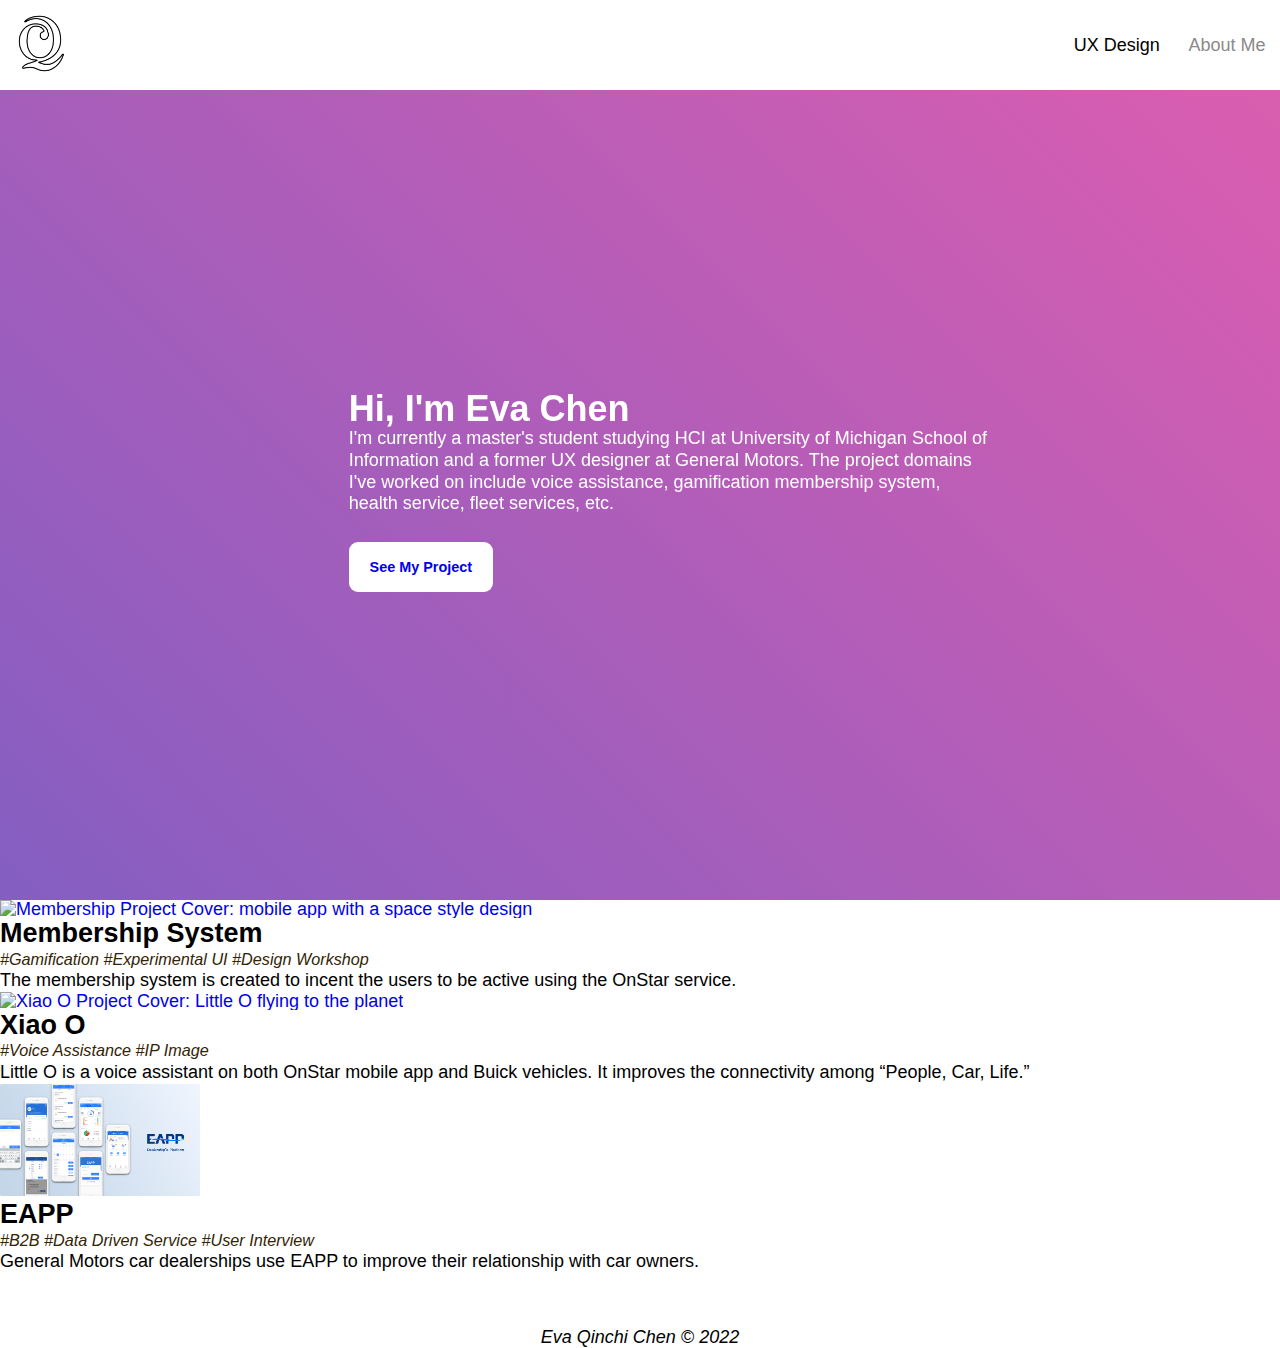
==== index.html @ cbc0098f "Add files via upload" ====
<!DOCTYPE html>
<html lang="en">
<!-- All of the meta data for the page belongs in the header tag -->
<head>
	<meta charset="UTF-8">
	<meta name="viewport" content="width=device-width, initial-scale=1.0">
	<!-- Link to the favicon image -->
	<link rel="icon" href="images/monogram.png">
	<!-- Link to the reset file -->
	<link rel="stylesheet" href="css/html5reset.css">
	<!-- Link to the stylesheet -->
	<link rel="stylesheet" href="css/style.css">
	<!-- Global site tag (gtag.js) - Google Analytics -->
	<script async src="https://www.googletagmanager.com/gtag/js?id=G-7W05M0JV0N"></script>
	<script>
  	window.dataLayer = window.dataLayer || [];
 	function gtag(){dataLayer.push(arguments);}
  	gtag('js', new Date());
  	gtag('config', 'G-7W05M0JV0N');
	</script>
	<title>Eva Qinchi Chen</title>
</head>
<!-- All of the visible code in the page belongs in the body tag -->
<body>
	<!-- Header is a sematic tag page that aids readability -->
	<header>
		<a href="index.html"><img src="images/logo.png" alt="Eva's logo: QC monogram" ></a>
		<!-- Nav is a sematic tag page that aids accessibility -->
		<nav>
			<ul class="nav_links">
				<li class="active"><a href = "#project" >UX Design</a></li>
				<li><a href = "about.html">About Me</a></li>
			</ul>
		</nav>
	</header>

	<!-- Every page should have a main tag for accessibility -->
	<main>
		<div class="intro">
			<!-- The h1 is a semantic tag that aids accessibility -->
			<div class="introtext">
				<h1>Hi, I'm Eva Chen</h1>
				<p>I'm currently a master's student studying HCI at University of Michigan
					School of Information and a former UX designer at General Motors.
					The project domains I've worked on include voice assistance,
					gamification membership system, health service, fleet services, etc.</p>
				<div class="skip-button"><a href="#project">See My Project</a></div>
			</div>
		</div>

		<div id="project">
			<a href = "membership.html"><img src = "images/membership/cover.png" alt="Membership Project Cover: mobile app with a space style design" width="200"/></a>
			<h2>Membership System</h2>
			<p class="keywords">#Gamification #Experimental UI #Design Workshop</p>
			<p>The membership system is created to incent the users to be active using the OnStar service.</p>

			<a href = "xiao_o.html"><img src = "images/xiao_o/cover.png" alt="Xiao O Project Cover: Little O flying to the planet" width="200"/></a>
			<h2>Xiao O</h2>
			<p class="keywords">#Voice Assistance #IP Image </p>
			<p>Little O is a voice assistant on both OnStar mobile app and Buick vehicles. It improves the connectivity among “People, Car, Life.”</p>

			<a href = "eapp.html"><img src = "images/eapp/cover.png" alt="EAPP Project Cover: Showcase of UI design of EAPP" width="200"/></a>
			<h2>EAPP</h2>
			<p class="keywords">#B2B #Data Driven Service #User Interview </p>
			<p>General Motors car dealerships use EAPP to improve their relationship with car owners. </p>
		</div>
	</main>

	<!-- Footer is a sematic tag page that aids readability -->
	<footer>
		<p>Eva Qinchi Chen &copy; 2022</p>
	</footer>
</body>
</html>
---- css/style.css ----
/*==================================================================*/
/*                           Sementic Tags                          */
/*==================================================================*/

/*Add padding and margin to space out the page.
Make the font larger too.*/
html{
	font-size: 14px;
	font-family: Helvetica, sans-serif;
}
body{
	padding: 0;
	margin: 0;
	border: none;
}

header{
	padding-top: 0;
}

footer p{
	padding-top: 3rem;
	text-align: center;
	font-style: italic;
}

main{
	width: 100%;
}

nav{
	margin: 0;
	padding: 0;
}

/*==================================================================*/
/*                            Text styles                           */
/*==================================================================*/
a {
	text-decoration: none;
}

/*Make the h1 heading bigger with a bold font*/
h1{
	font-size: 2rem;
	line-height: 2.2rem;
	font-weight: bold;
}

/*Make the h2 heading match h1*/
h2{
	font-size: 1.5rem;
	line-height: 1.7rem;
	font-weight: bold;
}
p {
	font-size:1rem;
	line-height: 1.2rem;
}


/*==================================================================*/
/*                    Top navigation bar                            */
/*==================================================================*/
header{
    display: flex;
    flex-direction: column;
    align-items: center;
	background-color: #FFFFFF;
	height: 20vh;
}
.nav_links a{
	color:#8a8a8a;
	margin: 0.8em;
	line-height: 1.8rem;
}
.nav_links a:hover{
	font-weight: bold;
}
.active a{
	color:#000000;
}
header img{
	width: 6vh;
	margin: 0.8em;
}
.nav_links{
	display: flex;
	flex-direction: column;
	align-items: center;
}

/*==================================================================*/
/*                    bottom navigation bar                         */
/*==================================================================*/
footer nav ul{
	padding-top: 3rem;
	display: flex;
	flex-direction: column;
	align-items: center;
}

footer nav ul li a{
	color:#8a8a8a;
	line-height: 1.5rem;
}

footer nav ul li a:hover{
	text-decoration: underline;
}

.bottom_active a{
	color:#000000;
}

/*==================================================================*/
/*                    homepage intro part.                          */
/*==================================================================*/
@keyframes bg-animation{
	0% {background-position: left;}
	100% {background-position: right;}
}
.intro{
	height: 80vh;
	background-image: linear-gradient(
		45deg,
		#845ec2,
		#d65db1,
		#ff6f91,
		#ff9671 );
	background-size: 400%;
	animation: bg-animation 15s infinite alternate;
}
.introtext{
	padding: 1.6rem;
	border-radius: 1em;
	position:absolute;
	left:25%;
	top:40%;
	height: 30vh;
	width: 50vw;
	color:#FFFFFF
}

.skip-button{
	background-color: #FFFFFF;
	width: 8rem;
	height: 1.8rem;
	border-radius: 0.5rem;
	text-align: center;
	font-size: 0.8rem;
	font-weight: bold;
	position:relative;
	margin-top: 1.5rem;
	padding-top: 1rem;
}


.keywords{
	color: #332404;
	font-style: italic;
	font-size: 0.9em;
}

/*==================================================================*/
/*                    homepage project list.                        */
/*==================================================================*/


/*==================================================================*/
/*                        download button                           */
/*==================================================================*/
.button {
	position: absolute;
	top: 0;
	bottom: 0;
	left: 0;
	right: 0;
	display: block;
	overflow: hidden;
	margin: auto;
	border-radius: 5px;
	box-shadow: 0 0 20px 0 rgba(0, 0, 0, 0.3);
	width: 300px;
	height: 100px;
	line-height: 100px;
	background-color: #34B3A0;
	color: #ffffff;
  }

  .button span,
  .button .icon {
	position: absolute;
	display: block;
	height: 100%;
	text-align: center;
  }

  .button span {
	width: 72%;
	left: 0px;
	line-height: inherit;
	font-size: 22px;
  }

  .button .icon {
	right: 0;
	width: 28%;
  }

  .button .icon .fa {
	font-size: 30px;
	vertical-align: middle;
  }

  .button span,
  .button div,
  .button i {
	transition: all 1.2s ease-out 0.2s;
  }

  .icon {
	width: 200px;
	background-color: #1A7B72;
  }

  .button:hover span {
	left: -72%;
  }

  .button:hover .icon {
	width: 100%;
  }

  .button:hover .icon .fa {
	font-size: 45px;
  }

/*==================================================================*/
/*                  @media   screens                                */
/*==================================================================*/

/* web screen, tablet landscape */
@media screen and (min-width: 768px){
    html{
		font-size: 18px;
	}
	/* top navigation */
	header{
        flex-direction: row;
        justify-content: space-between;
        position: sticky;
        top:0;
        width: 100%;
		height: 10vh;
    }
    .nav_links{
        display: flex;
		flex-direction: row;
        justify-content: space-between;
    }
	/* bottom navigation */
	footer nav ul{
		flex-direction: row;
		justify-content: space-around;
	}
	footer nav ul li::before{
		content:"👍 ";
	}

	/* homepage intro */
	.intro{
		height: 90vh;
	}
  }

/* reduce motion */
@media screen and (prefers-reduced-motion: reduce){
	html{
	  animation: none;
	}
  }
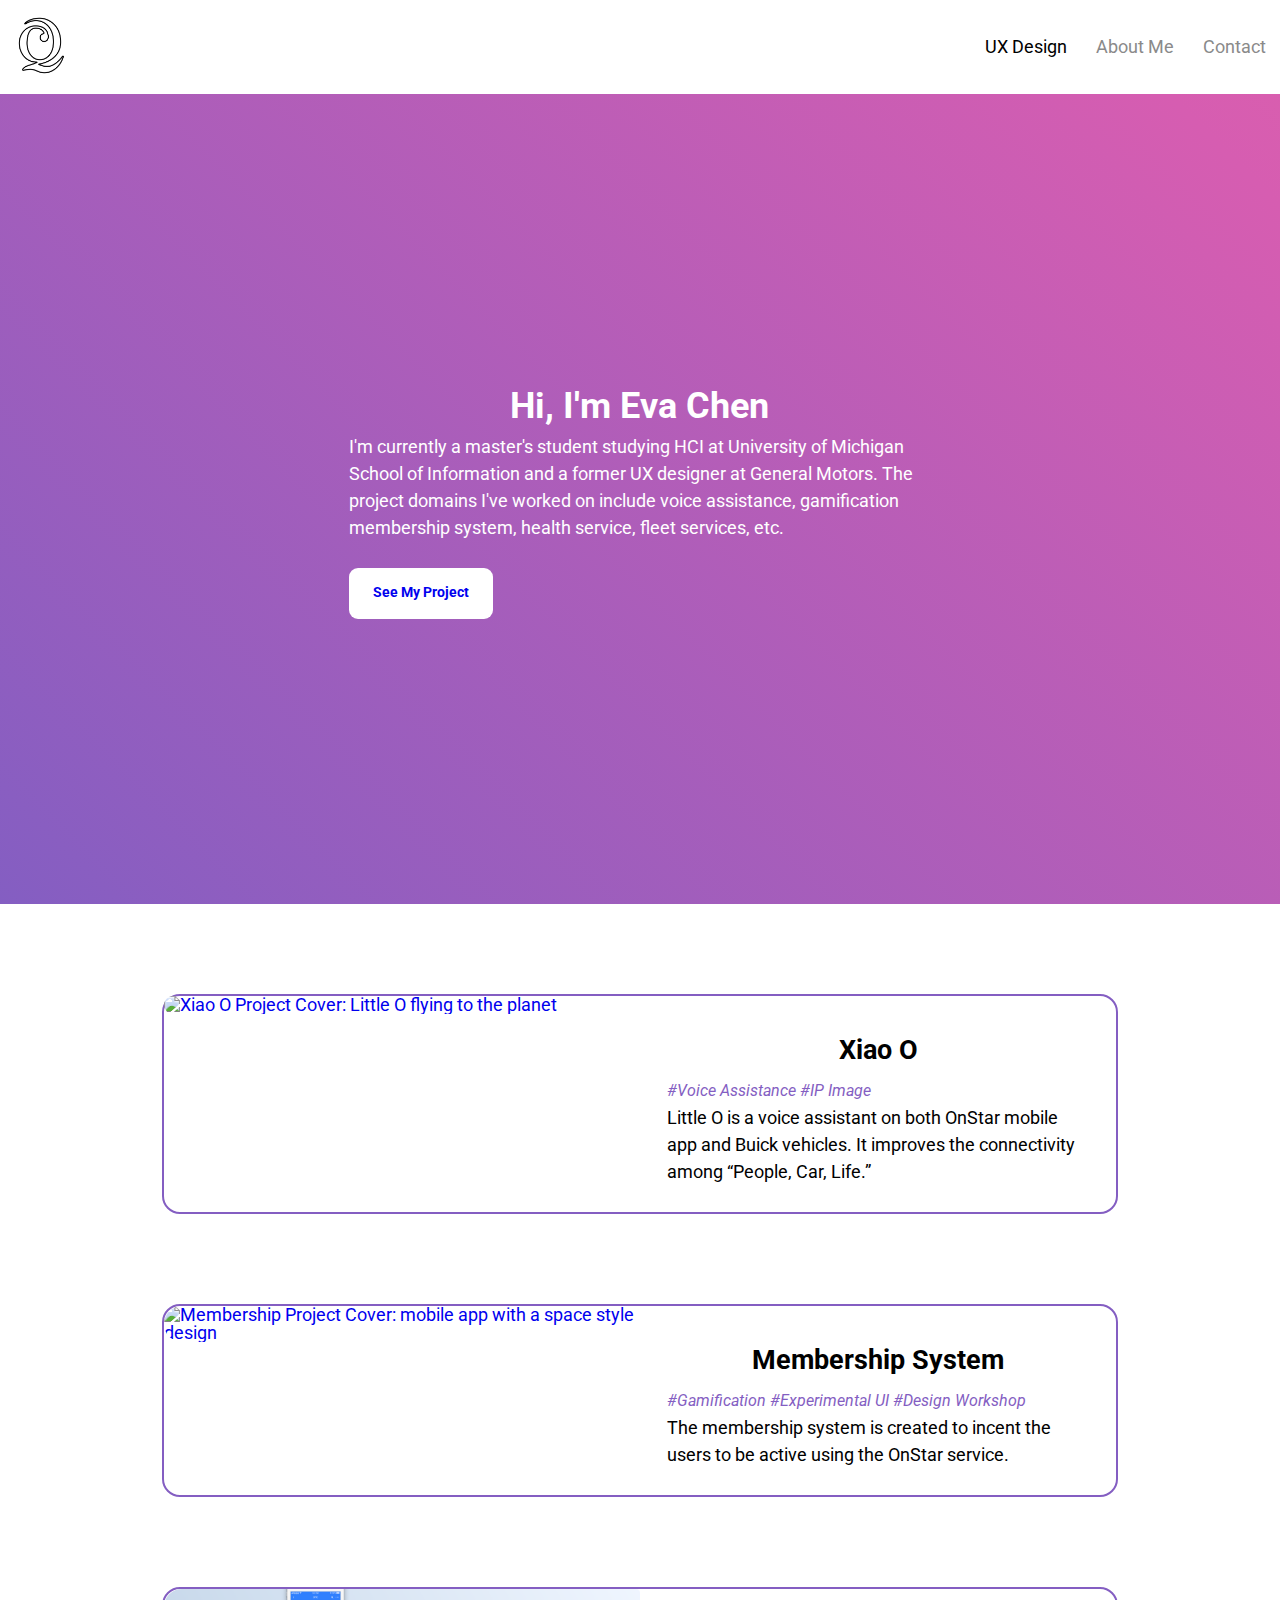
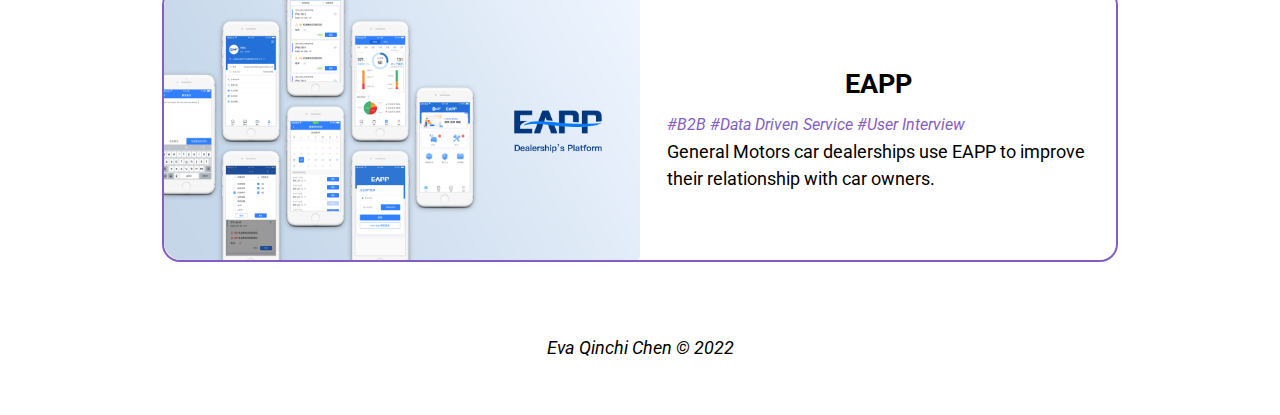
==== commit aa5a1727: "Add files via upload" ====
--- a/index.html
+++ b/index.html
@@ -18,26 +18,31 @@
   	gtag('js', new Date());
   	gtag('config', 'G-7W05M0JV0N');
 	</script>
+	<!-- Google Fonts -->
+	<link rel="preconnect" href="https://fonts.googleapis.com">
+	<link rel="preconnect" href="https://fonts.gstatic.com" crossorigin>
+	<link href="https://fonts.googleapis.com/css2?family=Roboto:ital,wght@0,100;0,400;0,900;1,100;1,400&display=swap" rel="stylesheet">
+	<!-- fontawesome icons -->
+    <script src="https://kit.fontawesome.com/6d6b74b379.js" crossorigin="anonymous"></script>
 	<title>Eva Qinchi Chen</title>
 </head>
 <!-- All of the visible code in the page belongs in the body tag -->
 <body>
 	<!-- Header is a sematic tag page that aids readability -->
 	<header>
-		<a href="index.html"><img src="images/logo.png" alt="Eva's logo: QC monogram" ></a>
+		<a href="index.html"><img src="images/logo.png" alt="Eva's logo: QC monogram" id="logo"></a>
 		<!-- Nav is a sematic tag page that aids accessibility -->
 		<nav>
 			<ul class="nav_links">
 				<li class="active"><a href = "#project" >UX Design</a></li>
 				<li><a href = "about.html">About Me</a></li>
+				<li><a href = "contact.html">Contact</a></li>
 			</ul>
 		</nav>
 	</header>
 
-	<!-- Every page should have a main tag for accessibility -->
 	<main>
 		<div class="intro">
-			<!-- The h1 is a semantic tag that aids accessibility -->
 			<div class="introtext">
 				<h1>Hi, I'm Eva Chen</h1>
 				<p>I'm currently a master's student studying HCI at University of Michigan
@@ -49,20 +54,50 @@
 		</div>
 
 		<div id="project">
-			<a href = "membership.html"><img src = "images/membership/cover.png" alt="Membership Project Cover: mobile app with a space style design" width="200"/></a>
-			<h2>Membership System</h2>
-			<p class="keywords">#Gamification #Experimental UI #Design Workshop</p>
-			<p>The membership system is created to incent the users to be active using the OnStar service.</p>
 
-			<a href = "xiao_o.html"><img src = "images/xiao_o/cover.png" alt="Xiao O Project Cover: Little O flying to the planet" width="200"/></a>
-			<h2>Xiao O</h2>
-			<p class="keywords">#Voice Assistance #IP Image </p>
-			<p>Little O is a voice assistant on both OnStar mobile app and Buick vehicles. It improves the connectivity among “People, Car, Life.”</p>
+			<div class="one_project">
+				<div class="project_image">
+					<a href = "xiao_o.html">
+						<img src = "images/xiao_o/cover.png" alt="Xiao O Project Cover: Little O flying to the planet" />
+					</a>
+				</div>
+				<div class="project_text">
+					<h2>Xiao O</h2>
+					<p class="keywords">#Voice Assistance #IP Image </p>
+					<p>Little O is a voice assistant on both OnStar mobile app and Buick vehicles. It improves the connectivity among “People, Car, Life.”</p>
+				</div>
+			</div>
 
-			<a href = "eapp.html"><img src = "images/eapp/cover.png" alt="EAPP Project Cover: Showcase of UI design of EAPP" width="200"/></a>
-			<h2>EAPP</h2>
-			<p class="keywords">#B2B #Data Driven Service #User Interview </p>
-			<p>General Motors car dealerships use EAPP to improve their relationship with car owners. </p>
+			<div class="one_project">
+				<div class="project_image">
+					<a href = "membership.html">
+						<img src = "images/membership/cover.png" alt="Membership Project Cover: mobile app with a space style design"/>
+					</a>
+				</div>
+				<div class="project_text">
+					<h2>Membership System</h2>
+					<p class="keywords">#Gamification #Experimental UI #Design Workshop</p>
+					<p>The membership system is created to incent the users to be active using the OnStar service.</p>
+				</div>
+			</div>
+
+
+			
+
+
+			<div class="one_project">
+				<div class="project_image">
+					<a href = "eapp.html">
+						<img src = "images/eapp/cover.png" alt="EAPP Project Cover: Showcase of UI design of EAPP"/>
+					</a>
+				</div>
+				<div class="project_text">
+					<h2>EAPP</h2>
+					<p class="keywords">#B2B #Data Driven Service #User Interview </p>
+					<p>General Motors car dealerships use EAPP to improve their relationship with car owners. </p>
+				</div>
+			</div>
+
 		</div>
 	</main>
 
--- a/css/style.css
+++ b/css/style.css
@@ -5,8 +5,8 @@
 /*Add padding and margin to space out the page.
 Make the font larger too.*/
 html{
-	font-size: 14px;
-	font-family: Helvetica, sans-serif;
+	font-size: 16px;
+	font-family: 'Roboto', Helvetica, sans-serif;
 }
 body{
 	padding: 0;
@@ -20,6 +20,7 @@
 
 footer p{
 	padding-top: 3rem;
+	padding-bottom: 3rem;
 	text-align: center;
 	font-style: italic;
 }
@@ -43,31 +44,53 @@
 /*Make the h1 heading bigger with a bold font*/
 h1{
 	font-size: 2rem;
-	line-height: 2.2rem;
+	line-height: 4rem;
 	font-weight: bold;
 }
 
 /*Make the h2 heading match h1*/
 h2{
 	font-size: 1.5rem;
-	line-height: 1.7rem;
+	line-height: 3rem;
 	font-weight: bold;
-}
+	text-align: center;
+}
+h3{
+	font-size: 1.2rem;
+	line-height: 2.5rem;
+	font-weight: bold;
+}
+
 p {
 	font-size:1rem;
-	line-height: 1.2rem;
+	line-height: 1.5rem;
 }
 
 
 /*==================================================================*/
 /*                    Top navigation bar                            */
 /*==================================================================*/
+@keyframes logoanimation {
+	0%   {
+	  width:5px;
+	  opacity: 0;
+	}
+	100% {
+	  width:6vh;
+	  opacity: 1;
+	}
+}
+#logo{
+	animation-name: logoanimation;
+	animation-duration: 5s;
+}
+
 header{
     display: flex;
     flex-direction: column;
     align-items: center;
 	background-color: #FFFFFF;
-	height: 20vh;
+	padding-bottom: 1rem;
 }
 .nav_links a{
 	color:#8a8a8a;
@@ -88,6 +111,11 @@
 	display: flex;
 	flex-direction: column;
 	align-items: center;
+}
+
+h1{
+	text-align: center;
+	line-height: 3rem;
 }
 
 /*==================================================================*/
@@ -121,7 +149,7 @@
 	100% {background-position: right;}
 }
 .intro{
-	height: 80vh;
+	height: 75vh;
 	background-image: linear-gradient(
 		45deg,
 		#845ec2,
@@ -130,15 +158,12 @@
 		#ff9671 );
 	background-size: 400%;
 	animation: bg-animation 15s infinite alternate;
+	display: grid;
+	grid-template-columns: 1fr 5fr 1fr;
 }
 .introtext{
-	padding: 1.6rem;
-	border-radius: 1em;
-	position:absolute;
-	left:25%;
-	top:40%;
-	height: 30vh;
-	width: 50vw;
+	grid-column: 2/3;
+	align-self: center;
 	color:#FFFFFF
 }
 
@@ -150,98 +175,260 @@
 	text-align: center;
 	font-size: 0.8rem;
 	font-weight: bold;
-	position:relative;
 	margin-top: 1.5rem;
 	padding-top: 1rem;
 }
-
+.skip-button:hover{
+	position: relative;
+	left: -3px;
+	top: -3px;
+	box-shadow: 3px 3px 3px #000000;
+}
+
+
+
+/*==================================================================*/
+/*                    homepage project list.                        */
+/*==================================================================*/
+#project{
+	margin: 1rem;
+	display: grid;
+	grid-template-columns: 1fr 20fr 1fr;
+	row-gap:2rem;
+}
+#project img{
+	width: 100%;
+	border-radius: 1rem 1rem 0 0;
+}
+.one_project{
+	grid-column: 2/3;
+	border: 2px solid #845ec2;
+	border-radius: 1rem;
+
+	display: grid;
+	grid-template-columns: 1fr;
+}
+.project_text{
+	justify-self: center;
+	align-self: center;
+	margin: 1.5rem;
+}
+#project:hover{
+	border: #000000;
+}
 
 .keywords{
-	color: #332404;
+	color: #845ec2;
 	font-style: italic;
 	font-size: 0.9em;
 }
 
 /*==================================================================*/
-/*                    homepage project list.                        */
-/*==================================================================*/
-
-
-/*==================================================================*/
-/*                        download button                           */
-/*==================================================================*/
-.button {
-	position: absolute;
-	top: 0;
-	bottom: 0;
-	left: 0;
-	right: 0;
+/*                           About Page                             */
+/*==================================================================*/
+.coverhead{
+	background-color: #e5e5f7;
+	opacity: 0.8;
+	background-image:  repeating-radial-gradient( circle at 0 0, transparent 0, #e5e5f7 10px ), repeating-linear-gradient( #e8bee155, #e8bee1 );
+	height: 25vh;
+}
+.about_me{
+	background: rgba(255, 255, 255, 0.5);
+	position: relative;
+	top: 9vh;
+	text-align: center;
+}
+.contain_about{
+	margin-top: 2rem;
+	display: grid;
+	grid-template-columns: 1fr 6fr 1fr;
+	row-gap: 1rem;
+}
+.profile{
+	grid-column: 2/3;
+	justify-self: center;
+}
+.self-intro{
+	grid-column: 2/3;
+}
+.linkedIn{
+	grid-column: 2/3;
+	justify-self: center;
+}
+
+/*==================================================================*/
+/*                           Contact Page                           */
+/*==================================================================*/
+.contactPage{
+	background-color: #e5e5f7;
+	background-image:  repeating-radial-gradient( circle at 0 0, transparent 0, #e5e5f7 20px ), repeating-linear-gradient( #e8bee155, #e8bee1 );
+	min-height: 120vh;
+	display: grid;
+	grid-template-columns: 1fr 6fr 1fr;
+	row-gap: 2rem;
+}
+
+.contact_Me{
+	background: rgba(255, 255, 255, 0.5);
+	text-align: center;
+	grid-column: 2/3;
+	align-self: center;
+}
+
+/* Form Style */
+.fa-solid{
+	color: #8453c2;
+}
+
+form {
+	grid-column: 2/3;
+}
+
+legend{
+	position: relative;
+	top: -0.8rem;
+	font-style: italic;
+}
+
+label{
+	display: inline-block;
+	margin-top: 1.8rem;
+	font-family: 'Roboto', Helvetica, sans-serif;
+}
+
+
+input{
+	width: 85%;
+	padding: 12px 20px;
 	display: block;
-	overflow: hidden;
+	border: 1px solid #845ec2;
+	border-radius: 0.8rem;
 	margin: auto;
-	border-radius: 5px;
-	box-shadow: 0 0 20px 0 rgba(0, 0, 0, 0.3);
-	width: 300px;
-	height: 100px;
-	line-height: 100px;
-	background-color: #34B3A0;
-	color: #ffffff;
-  }
-
-  .button span,
-  .button .icon {
-	position: absolute;
+	font-family: 'Roboto', Helvetica, sans-serif;
+}
+
+textarea{
+	width: 85%;
+	height: 30vh;
+	padding: 12px 20px;
+	margin: auto;
 	display: block;
-	height: 100%;
-	text-align: center;
-  }
-
-  .button span {
-	width: 72%;
-	left: 0px;
-	line-height: inherit;
-	font-size: 22px;
-  }
-
-  .button .icon {
-	right: 0;
-	width: 28%;
-  }
-
-  .button .icon .fa {
-	font-size: 30px;
-	vertical-align: middle;
-  }
-
-  .button span,
-  .button div,
-  .button i {
-	transition: all 1.2s ease-out 0.2s;
-  }
-
-  .icon {
-	width: 200px;
-	background-color: #1A7B72;
-  }
-
-  .button:hover span {
-	left: -72%;
-  }
-
-  .button:hover .icon {
+	border: 1px solid #8453c2;
+	border-radius: 0.8rem;
+	font-family: 'Roboto', Helvetica, sans-serif;
+}
+
+input[type=checkbox]{
+	display:inline;
+}
+
+input[type=submit] {
+	background-color: #8453c2;
+	color: white;
+	padding: 14px 20px;
+	margin: auto;
+	cursor: pointer;
+	width: 60%;
+	margin-top: 2.5rem;
+	margin-bottom: 2.5rem;
+}
+
+input[type=submit]:hover {
+	position: relative;
+	left:-3px;
+	top:-3px;
+}
+
+
+/*==================================================================*/
+/*                          project page                            */
+/*==================================================================*/
+.cover img{
+	width: 100vw;
+	margin-bottom: 2rem;
+}
+
+.overview{
+	background-color: #dccbf3;
+	padding: 2rem;
+	margin-top: 2rem;
+}
+
+.myrole{
+	padding: 2rem;
+}
+.myrole img{
 	width: 100%;
-  }
-
-  .button:hover .icon .fa {
-	font-size: 45px;
-  }
+}
+
+.glance{
+	background-color: #dccbf3;
+	padding: 2rem;
+	display: grid;
+	grid-template-columns: 1fr;
+	row-gap: 2rem;
+	justify-content: center;
+	align-content: center;
+}
+
+.glance p{
+	text-align: center;
+	font-style: italic;
+}
+.onePic{
+	justify-self: center;
+}
+
+
+/*parallel background image*/
+.pagebreak{
+	background-image: url("../images/xiao_o/pagebreak_mobile.png");
+	background-color: #030630;
+	min-height: 20vh;
+	/* Create the parallax scrolling effect */
+	background-attachment: fixed;
+	background-position: center;
+	background-repeat: no-repeat;
+	background-size: contain;
+
+	padding: 2rem;
+}
+.pagebreak h2, .pagebreak p{
+	color: #FFFFFF;
+}
+
+.steps{
+	padding: 2rem;
+	display: grid;
+	grid-template-columns: 1fr;
+	row-gap: 2rem;
+}
+
+.onestep img{
+	width: 100%;
+}
+
+.imgshowcase img{
+	display: block;
+ 	margin-left: auto;
+	margin-right: auto;
+	width: 90%;
+}
+.mobilenoshow img{
+	display: none;
+}
+
+/*different pages's variation!!!!!!*/
+.eapp{
+	background-color: #e6ebf3;
+}
 
 /*==================================================================*/
 /*                  @media   screens                                */
 /*==================================================================*/
 
-/* web screen, tablet landscape */
-@media screen and (min-width: 768px){
+/* web screen */
+@media screen and (min-width: 900px){
     html{
 		font-size: 18px;
 	}
@@ -252,7 +439,8 @@
         position: sticky;
         top:0;
         width: 100%;
-		height: 10vh;
+		padding-bottom: 0;
+		z-index: 9;
     }
     .nav_links{
         display: flex;
@@ -271,7 +459,94 @@
 	/* homepage intro */
 	.intro{
 		height: 90vh;
-	}
+		grid-template-columns: 3fr 5fr 3fr;
+	}
+
+	/* homepage project list */
+	#project{
+		margin-top: 5rem;
+		grid-template-columns: 3fr 20fr 3fr;
+		row-gap:5rem;
+	}
+	.one_project{
+		grid-template-columns: 1fr 1fr;
+	}
+	#project img{
+		border-radius: 1rem 0 0 1rem;
+		height: 100%;
+	}
+
+	/* about page */
+	.coverhead{
+		height: 50vh;
+	}
+	.about_me{
+		top:20vh;
+	}
+	.contain_about{
+		grid-template-columns: 3fr 5fr 10fr 3fr;
+		margin-top: 5rem;
+		margin-bottom: 5rem;
+	}
+	.profile{
+		grid-column: 2/3;
+		justify-self: start;
+	}
+	.self-intro{
+		grid-column: 3/4;
+	}
+	.linkedIn{
+		grid-column: 3/4;
+		justify-self: start;
+	}
+
+	/* contact page */
+	.contactPage{
+		grid-template-columns: 5fr 7fr 5fr;
+	}
+	/* project page */
+	.overview{
+		padding: 3rem 30%;
+	}
+
+	.myrole{
+		padding: 3rem 30%;
+	}
+
+	.glance{
+		padding: 6rem;
+		grid-template-columns: 1fr 1fr 1fr;
+	}
+	.glance h2{
+		grid-column: 2/3;
+	}
+	.onePic{
+		grid-row: 2/3;
+	}
+
+	.pagebreak{
+		background-image: url("../images/xiao_o/pagebreak_pc.png");
+		min-height: 70vh;
+		padding: 0 30%;
+	}
+	.pagebreak h2, .pagebreak p{
+		position:relative;
+		top:30vh;
+
+	}
+
+	.steps{
+		grid-template-columns: 1fr 1fr 1fr;
+		column-gap: 5rem;
+		padding: 10rem;
+	}
+
+	.mobilenoshow img{
+		display: block;
+	}
+
+
+
   }
 
 /* reduce motion */
